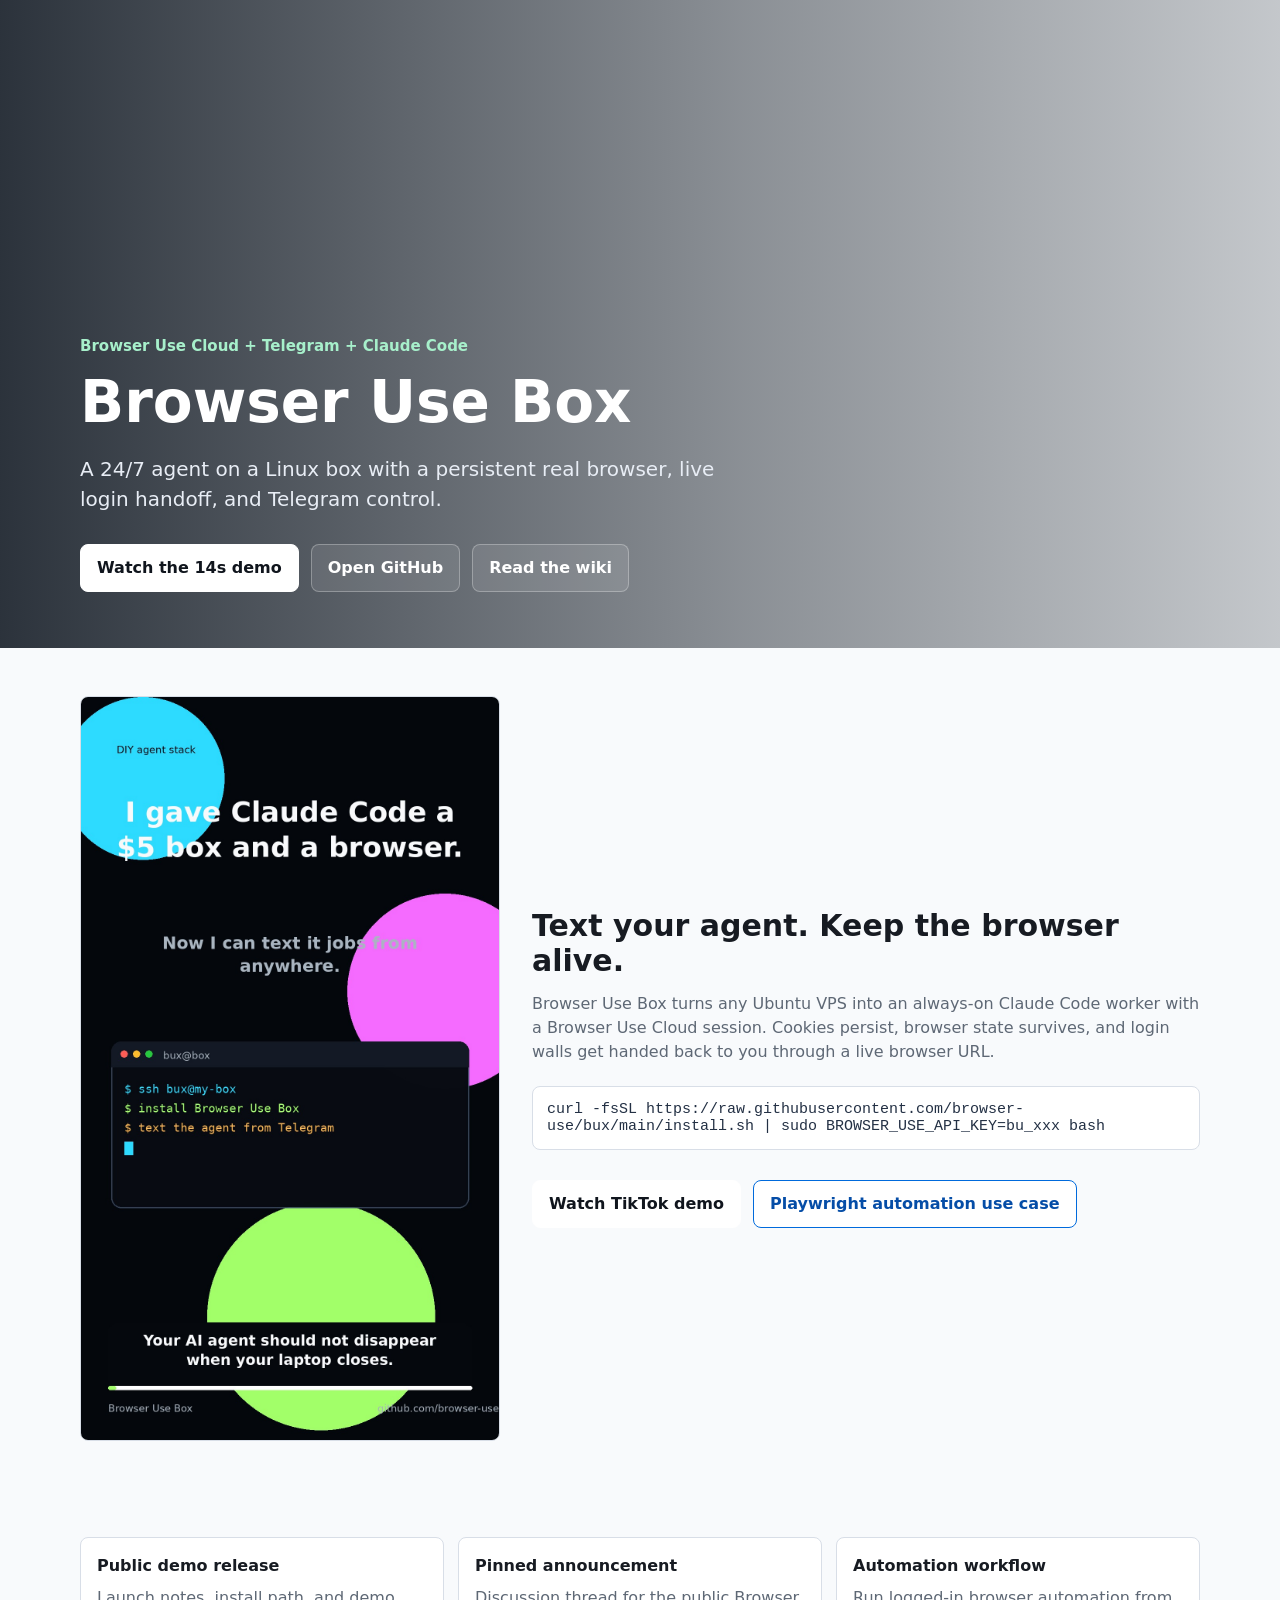
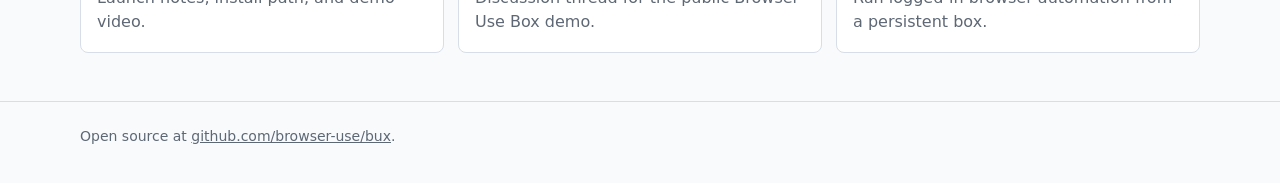
==== docs/index.html @ c3e13039 "Add Browser Use Box launch page" ====
<!doctype html>
<html lang="en">
  <head>
    <meta charset="utf-8">
    <meta name="viewport" content="width=device-width, initial-scale=1">
    <title>Browser Use Box</title>
    <meta
      name="description"
      content="Browser Use Box is a 24/7 Claude Code agent with Browser Use Cloud, Telegram control, and a persistent real browser."
    >
    <meta property="og:title" content="Browser Use Box">
    <meta
      property="og:description"
      content="A 24/7 Claude Code agent with Browser Use Cloud, Telegram control, and a persistent real browser."
    >
    <meta property="og:image" content="https://raw.githubusercontent.com/browser-use/bux/main/docs/tiktok-demo-thumbnail.jpg">
    <meta property="og:type" content="website">
    <style>
      :root {
        color-scheme: light;
        --ink: #171b22;
        --muted: #5e6875;
        --line: #d8dee7;
        --paper: #f8fafc;
        --panel: #ffffff;
        --accent: #006adc;
        --accent-strong: #054da7;
        --green: #16845b;
      }

      * {
        box-sizing: border-box;
      }

      body {
        margin: 0;
        color: var(--ink);
        background: var(--paper);
        font-family: Inter, ui-sans-serif, system-ui, -apple-system, BlinkMacSystemFont, "Segoe UI", sans-serif;
        line-height: 1.5;
      }

      a {
        color: inherit;
      }

      .hero {
        min-height: 72vh;
        display: flex;
        align-items: end;
        background:
          linear-gradient(90deg, rgba(10, 18, 28, .86), rgba(10, 18, 28, .46) 58%, rgba(10, 18, 28, .22)),
          url("hero.jpg") center / cover no-repeat;
        color: white;
      }

      .hero-inner,
      .section-inner {
        width: min(1120px, calc(100% - 40px));
        margin: 0 auto;
      }

      .hero-inner {
        padding: 72px 0 56px;
      }

      .eyebrow {
        margin: 0 0 14px;
        color: #a7f0cb;
        font-size: 15px;
        font-weight: 700;
      }

      h1 {
        max-width: 780px;
        margin: 0;
        font-size: 58px;
        line-height: 1.04;
        letter-spacing: 0;
      }

      .hero-copy {
        max-width: 660px;
        margin: 22px 0 0;
        color: #e8edf5;
        font-size: 20px;
      }

      .actions {
        display: flex;
        flex-wrap: wrap;
        gap: 12px;
        margin-top: 30px;
      }

      .button {
        min-height: 44px;
        display: inline-flex;
        align-items: center;
        justify-content: center;
        border: 1px solid rgba(255, 255, 255, .28);
        border-radius: 8px;
        padding: 11px 16px;
        text-decoration: none;
        font-weight: 700;
        background: rgba(255, 255, 255, .1);
      }

      .button.primary {
        border-color: white;
        background: white;
        color: #10151d;
      }

      main {
        background: var(--paper);
      }

      section {
        padding: 48px 0;
      }

      .demo {
        display: grid;
        grid-template-columns: minmax(260px, 420px) 1fr;
        gap: 32px;
        align-items: center;
      }

      .demo img {
        width: 100%;
        border: 1px solid var(--line);
        border-radius: 8px;
        display: block;
        background: var(--panel);
      }

      h2 {
        margin: 0 0 14px;
        font-size: 30px;
        line-height: 1.16;
        letter-spacing: 0;
      }

      p {
        margin: 0 0 18px;
        color: var(--muted);
      }

      .command {
        margin: 22px 0;
        overflow-x: auto;
        border: 1px solid var(--line);
        border-radius: 8px;
        background: var(--panel);
        padding: 14px;
        color: #233044;
        font: 15px ui-monospace, SFMono-Regular, Menlo, Consolas, monospace;
      }

      .link-grid {
        display: grid;
        grid-template-columns: repeat(3, minmax(0, 1fr));
        gap: 14px;
      }

      .link-tile {
        min-height: 116px;
        border: 1px solid var(--line);
        border-radius: 8px;
        background: var(--panel);
        padding: 16px;
        text-decoration: none;
      }

      .link-tile strong {
        display: block;
        margin-bottom: 8px;
      }

      .link-tile span {
        color: var(--muted);
      }

      footer {
        border-top: 1px solid var(--line);
        padding: 24px 0 36px;
        color: var(--muted);
        font-size: 14px;
      }

      @media (max-width: 760px) {
        .hero {
          min-height: 68vh;
          background:
            linear-gradient(180deg, rgba(10, 18, 28, .44), rgba(10, 18, 28, .9)),
            url("hero.jpg") center / cover no-repeat;
        }

        .hero-inner,
        .section-inner {
          width: min(100% - 28px, 1120px);
        }

        h1 {
          font-size: 40px;
        }

        .hero-copy {
          font-size: 18px;
        }

        .demo,
        .link-grid {
          grid-template-columns: 1fr;
        }
      }
    </style>
  </head>
  <body>
    <header class="hero">
      <div class="hero-inner">
        <p class="eyebrow">Browser Use Cloud + Telegram + Claude Code</p>
        <h1>Browser Use Box</h1>
        <p class="hero-copy">
          A 24/7 agent on a Linux box with a persistent real browser, live login handoff, and Telegram control.
        </p>
        <div class="actions" aria-label="Primary links">
          <a class="button primary" href="https://www.tiktok.com/@browser_use/video/7639824093721758989">Watch the 14s demo</a>
          <a class="button" href="https://github.com/browser-use/bux">Open GitHub</a>
          <a class="button" href="https://github.com/browser-use/bux/wiki">Read the wiki</a>
        </div>
      </div>
    </header>

    <main>
      <section>
        <div class="section-inner demo">
          <a href="https://www.tiktok.com/@browser_use/video/7639824093721758989" aria-label="Watch Browser Use Box on TikTok">
            <img src="tiktok-demo-thumbnail.jpg" alt="Browser Use Box TikTok demo thumbnail">
          </a>
          <div>
            <h2>Text your agent. Keep the browser alive.</h2>
            <p>
              Browser Use Box turns any Ubuntu VPS into an always-on Claude Code worker with a Browser Use Cloud session. Cookies persist, browser state survives, and login walls get handed back to you through a live browser URL.
            </p>
            <div class="command">curl -fsSL https://raw.githubusercontent.com/browser-use/bux/main/install.sh | sudo BROWSER_USE_API_KEY=bu_xxx bash</div>
            <div class="actions">
              <a class="button primary" href="https://www.tiktok.com/@browser_use/video/7639824093721758989">Watch TikTok demo</a>
              <a class="button" style="border-color: var(--accent); color: var(--accent-strong); background: white;" href="https://github.com/browser-use/bux/blob/main/docs/playwright-automation.md">Playwright automation use case</a>
            </div>
          </div>
        </div>
      </section>

      <section>
        <div class="section-inner link-grid">
          <a class="link-tile" href="https://github.com/browser-use/bux/releases/tag/box-demo-2026-05-14">
            <strong>Public demo release</strong>
            <span>Launch notes, install path, and demo video.</span>
          </a>
          <a class="link-tile" href="https://github.com/browser-use/bux/discussions/181">
            <strong>Pinned announcement</strong>
            <span>Discussion thread for the public Browser Use Box demo.</span>
          </a>
          <a class="link-tile" href="https://github.com/browser-use/bux/wiki/Playwright-automation">
            <strong>Automation workflow</strong>
            <span>Run logged-in browser automation from a persistent box.</span>
          </a>
        </div>
      </section>
    </main>

    <footer>
      <div class="section-inner">
        Open source at <a href="https://github.com/browser-use/bux">github.com/browser-use/bux</a>.
      </div>
    </footer>
  </body>
</html>
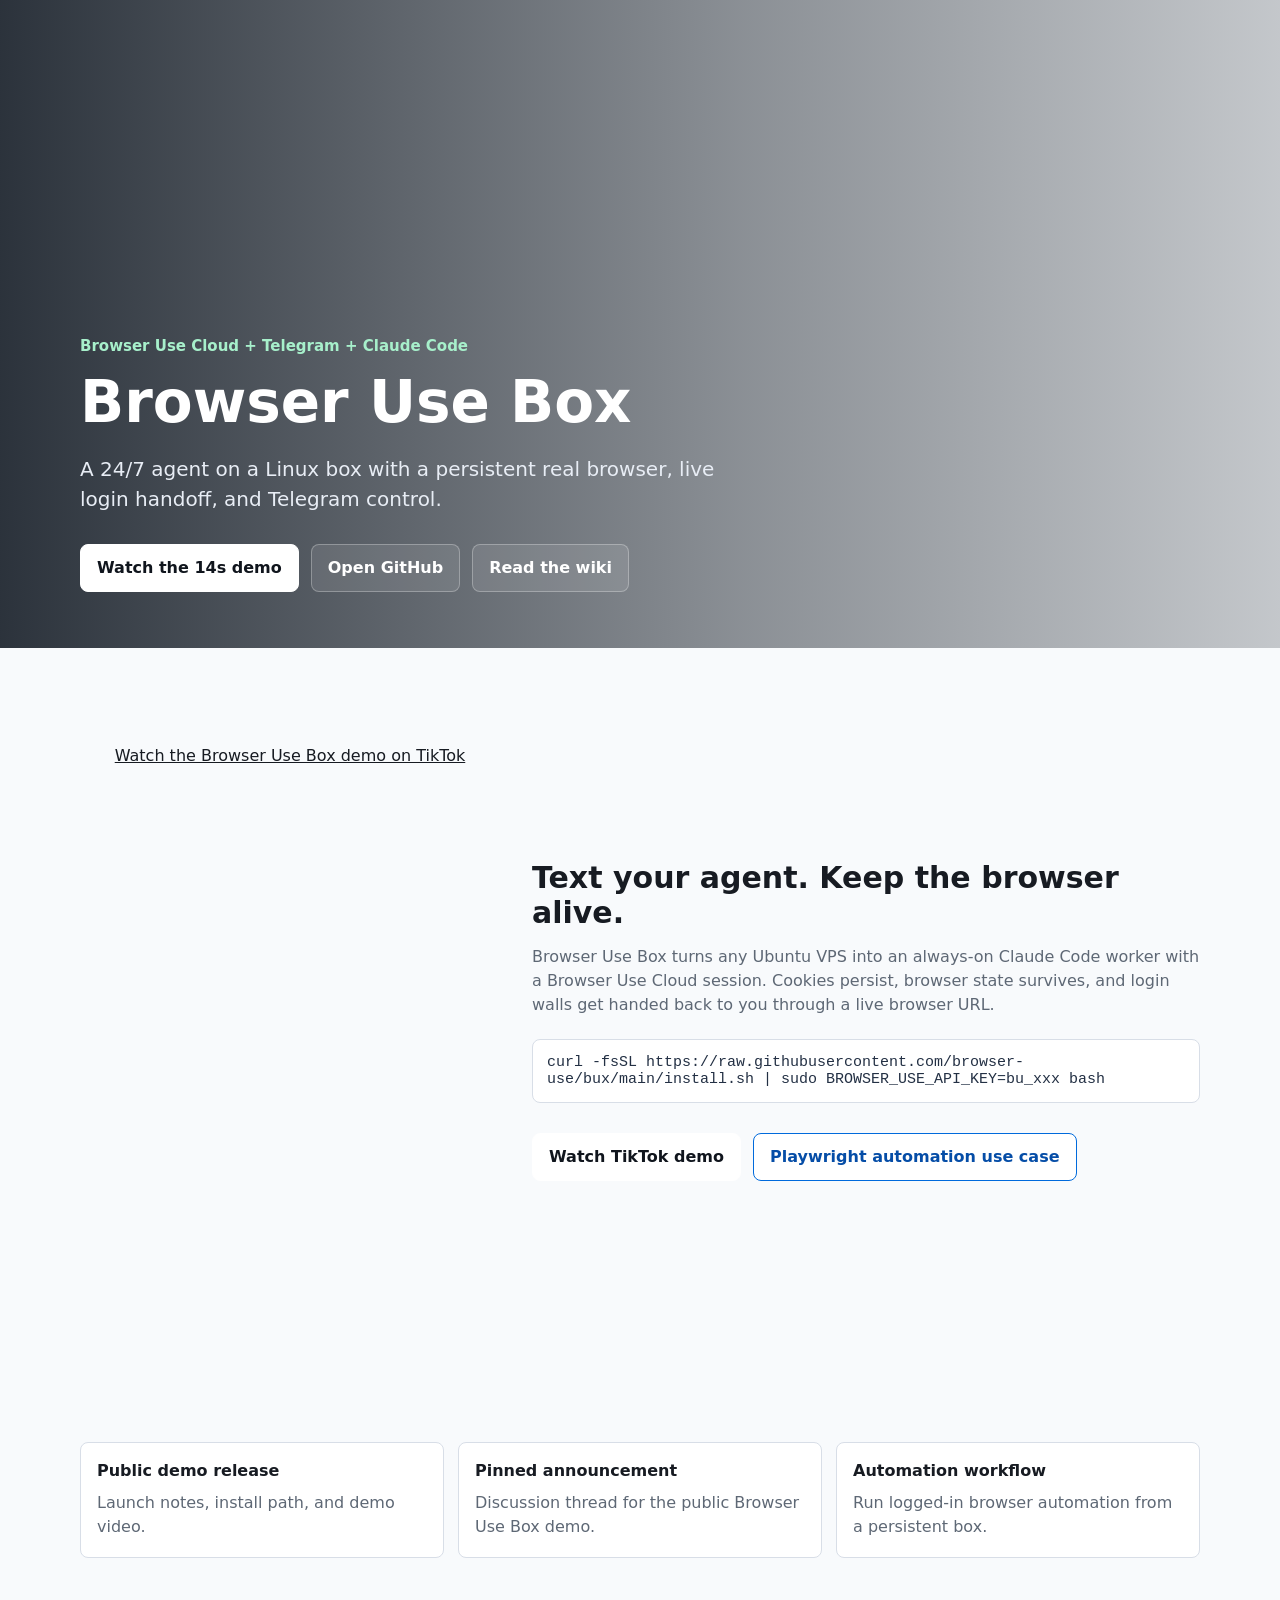
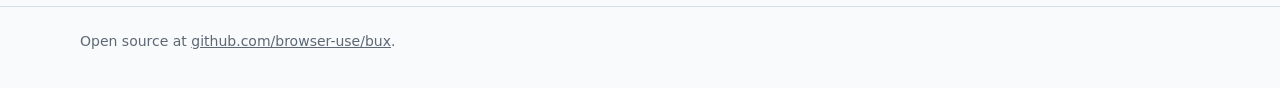
==== commit 7bd0f99a: "Embed TikTok demo on launch page (#190) * Embed TikTok demo on launch page  * Fix mini app lint" ====
--- a/docs/index.html
+++ b/docs/index.html
@@ -8,13 +8,51 @@
       name="description"
       content="Browser Use Box is a 24/7 Claude Code agent with Browser Use Cloud, Telegram control, and a persistent real browser."
     >
+    <link rel="canonical" href="https://browser-use.github.io/bux/">
     <meta property="og:title" content="Browser Use Box">
     <meta
       property="og:description"
       content="A 24/7 Claude Code agent with Browser Use Cloud, Telegram control, and a persistent real browser."
     >
+    <meta property="og:url" content="https://browser-use.github.io/bux/">
     <meta property="og:image" content="https://raw.githubusercontent.com/browser-use/bux/main/docs/tiktok-demo-thumbnail.jpg">
     <meta property="og:type" content="website">
+    <meta name="twitter:card" content="summary_large_image">
+    <meta name="twitter:title" content="Browser Use Box">
+    <meta
+      name="twitter:description"
+      content="A 24/7 Claude Code agent with Browser Use Cloud, Telegram control, and a persistent real browser."
+    >
+    <meta name="twitter:image" content="https://raw.githubusercontent.com/browser-use/bux/main/docs/tiktok-demo-thumbnail.jpg">
+    <script type="application/ld+json">
+      [
+        {
+          "@context": "https://schema.org",
+          "@type": "SoftwareApplication",
+          "name": "Browser Use Box",
+          "applicationCategory": "DeveloperApplication",
+          "operatingSystem": "Linux",
+          "description": "A 24/7 Claude Code agent with Browser Use Cloud, Telegram control, and a persistent real browser.",
+          "url": "https://browser-use.github.io/bux/",
+          "codeRepository": "https://github.com/browser-use/bux",
+          "image": "https://raw.githubusercontent.com/browser-use/bux/main/docs/tiktok-demo-thumbnail.jpg",
+          "sameAs": [
+            "https://www.tiktok.com/@browser_use/video/7639824093721758989",
+            "https://github.com/browser-use/bux"
+          ]
+        },
+        {
+          "@context": "https://schema.org",
+          "@type": "VideoObject",
+          "name": "Browser Use Box 14-second demo",
+          "description": "A short demo of Browser Use Box running an always-on Browser Use Cloud agent from Telegram.",
+          "thumbnailUrl": "https://raw.githubusercontent.com/browser-use/bux/main/docs/tiktok-demo-thumbnail.jpg",
+          "uploadDate": "2026-05-14",
+          "embedUrl": "https://www.tiktok.com/@browser_use/video/7639824093721758989",
+          "contentUrl": "https://www.tiktok.com/@browser_use/video/7639824093721758989"
+        }
+      ]
+    </script>
     <style>
       :root {
         color-scheme: light;
@@ -133,6 +171,22 @@
         border-radius: 8px;
         display: block;
         background: var(--panel);
+      }
+
+      .tiktok-player {
+        width: 100%;
+        min-height: 650px;
+        display: flex;
+        justify-content: center;
+        align-items: start;
+      }
+
+      .tiktok-embed {
+        margin: 0 !important;
+      }
+
+      .tiktok-fallback {
+        display: block;
       }
 
       h2 {
@@ -236,9 +290,30 @@
     <main>
       <section>
         <div class="section-inner demo">
-          <a href="https://www.tiktok.com/@browser_use/video/7639824093721758989" aria-label="Watch Browser Use Box on TikTok">
-            <img src="tiktok-demo-thumbnail.jpg" alt="Browser Use Box TikTok demo thumbnail">
-          </a>
+          <div class="tiktok-player">
+            <blockquote
+              class="tiktok-embed"
+              cite="https://www.tiktok.com/@browser_use/video/7639824093721758989"
+              data-video-id="7639824093721758989"
+              data-embed-from="oembed"
+              style="max-width: 420px; min-width: 325px;"
+            >
+              <section>
+                <a target="_blank" rel="noopener" href="https://www.tiktok.com/@browser_use/video/7639824093721758989">
+                  Watch the Browser Use Box demo on TikTok
+                </a>
+              </section>
+            </blockquote>
+            <noscript>
+              <a
+                class="tiktok-fallback"
+                href="https://www.tiktok.com/@browser_use/video/7639824093721758989"
+                aria-label="Watch Browser Use Box on TikTok"
+              >
+                <img src="tiktok-demo-thumbnail.jpg" alt="Browser Use Box TikTok demo thumbnail">
+              </a>
+            </noscript>
+          </div>
           <div>
             <h2>Text your agent. Keep the browser alive.</h2>
             <p>
@@ -276,5 +351,6 @@
         Open source at <a href="https://github.com/browser-use/bux">github.com/browser-use/bux</a>.
       </div>
     </footer>
+    <script async src="https://www.tiktok.com/embed.js"></script>
   </body>
 </html>
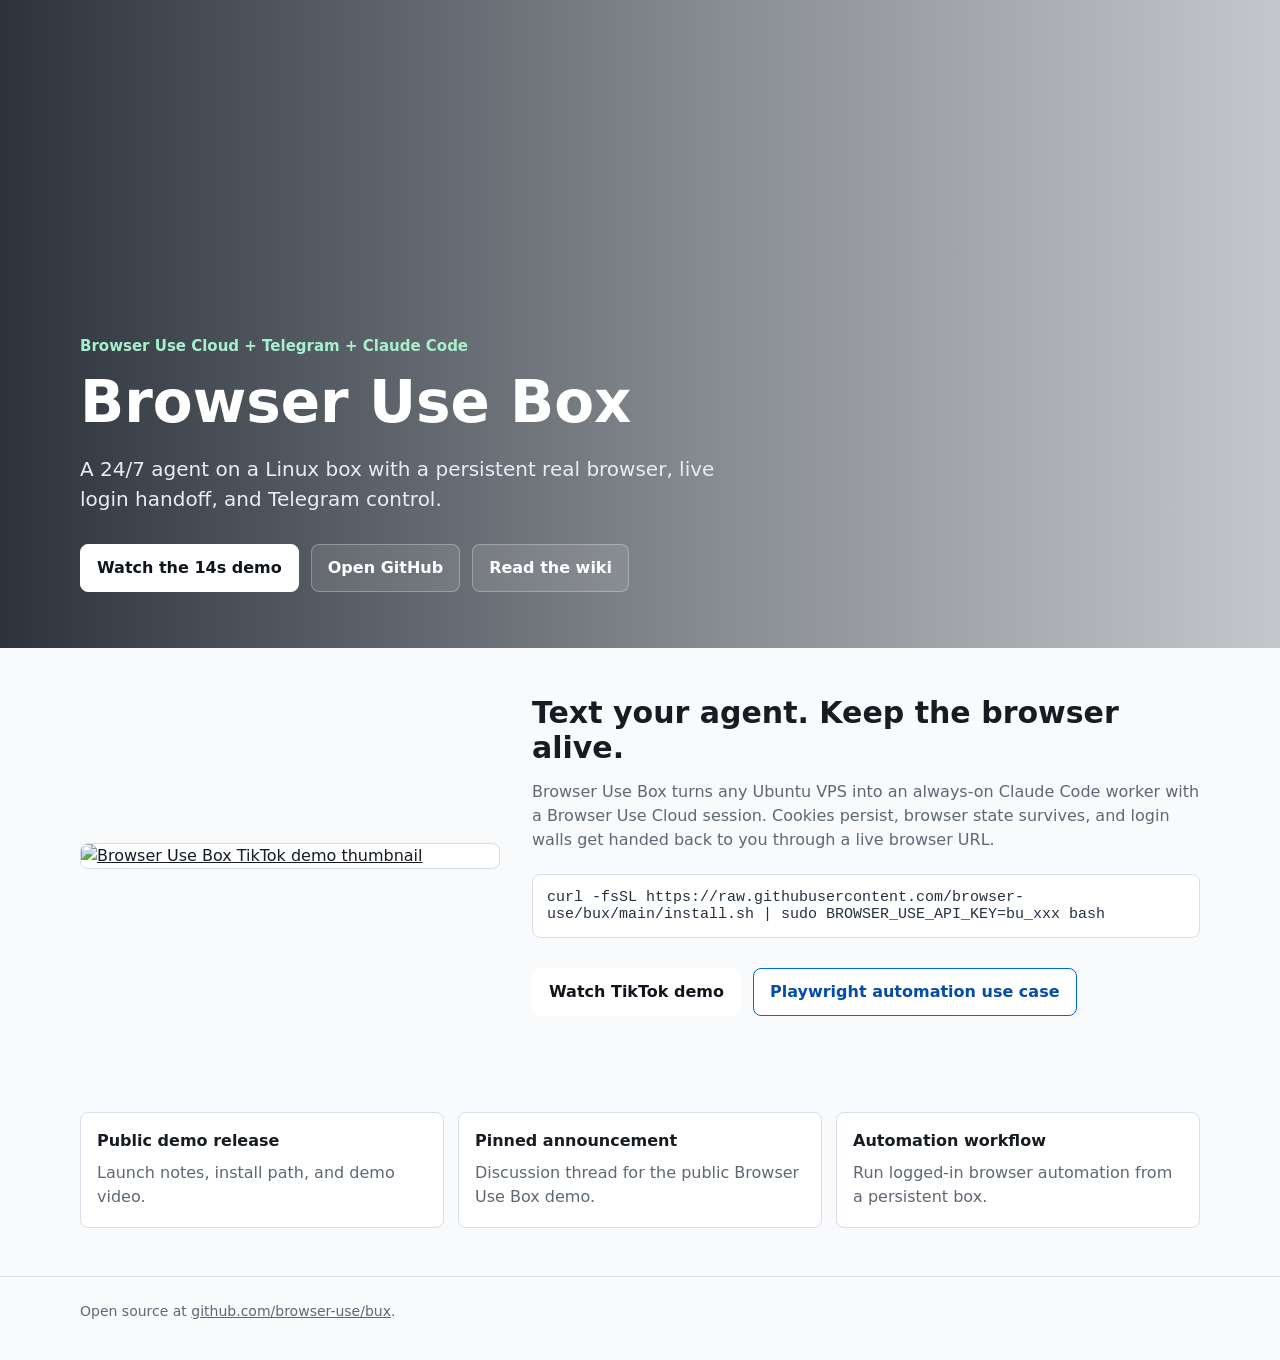
==== commit 612bf72c: "Revert "Embed TikTok demo on launch page (#190)" This reverts commit 7bd0f99a122bbb82b1bb7a948f6c849" ====
--- a/docs/index.html
+++ b/docs/index.html
@@ -9,6 +9,8 @@
       content="Browser Use Box is a 24/7 Claude Code agent with Browser Use Cloud, Telegram control, and a persistent real browser."
     >
     <link rel="canonical" href="https://browser-use.github.io/bux/">
+    <link rel="llms-txt" href="https://browser-use.github.io/bux/llms.txt">
+    <link rel="llms-full-txt" href="https://browser-use.github.io/bux/llms-full.txt">
     <meta property="og:title" content="Browser Use Box">
     <meta
       property="og:description"
@@ -25,33 +27,21 @@
     >
     <meta name="twitter:image" content="https://raw.githubusercontent.com/browser-use/bux/main/docs/tiktok-demo-thumbnail.jpg">
     <script type="application/ld+json">
-      [
-        {
-          "@context": "https://schema.org",
-          "@type": "SoftwareApplication",
-          "name": "Browser Use Box",
-          "applicationCategory": "DeveloperApplication",
-          "operatingSystem": "Linux",
-          "description": "A 24/7 Claude Code agent with Browser Use Cloud, Telegram control, and a persistent real browser.",
-          "url": "https://browser-use.github.io/bux/",
-          "codeRepository": "https://github.com/browser-use/bux",
-          "image": "https://raw.githubusercontent.com/browser-use/bux/main/docs/tiktok-demo-thumbnail.jpg",
-          "sameAs": [
-            "https://www.tiktok.com/@browser_use/video/7639824093721758989",
-            "https://github.com/browser-use/bux"
-          ]
-        },
-        {
-          "@context": "https://schema.org",
-          "@type": "VideoObject",
-          "name": "Browser Use Box 14-second demo",
-          "description": "A short demo of Browser Use Box running an always-on Browser Use Cloud agent from Telegram.",
-          "thumbnailUrl": "https://raw.githubusercontent.com/browser-use/bux/main/docs/tiktok-demo-thumbnail.jpg",
-          "uploadDate": "2026-05-14",
-          "embedUrl": "https://www.tiktok.com/@browser_use/video/7639824093721758989",
-          "contentUrl": "https://www.tiktok.com/@browser_use/video/7639824093721758989"
-        }
-      ]
+      {
+        "@context": "https://schema.org",
+        "@type": "SoftwareApplication",
+        "name": "Browser Use Box",
+        "applicationCategory": "DeveloperApplication",
+        "operatingSystem": "Linux",
+        "description": "A 24/7 Claude Code agent with Browser Use Cloud, Telegram control, and a persistent real browser.",
+        "url": "https://browser-use.github.io/bux/",
+        "codeRepository": "https://github.com/browser-use/bux",
+        "image": "https://raw.githubusercontent.com/browser-use/bux/main/docs/tiktok-demo-thumbnail.jpg",
+        "sameAs": [
+          "https://www.tiktok.com/@browser_use/video/7639824093721758989",
+          "https://github.com/browser-use/bux"
+        ]
+      }
     </script>
     <style>
       :root {
@@ -171,22 +161,6 @@
         border-radius: 8px;
         display: block;
         background: var(--panel);
-      }
-
-      .tiktok-player {
-        width: 100%;
-        min-height: 650px;
-        display: flex;
-        justify-content: center;
-        align-items: start;
-      }
-
-      .tiktok-embed {
-        margin: 0 !important;
-      }
-
-      .tiktok-fallback {
-        display: block;
       }
 
       h2 {
@@ -290,30 +264,9 @@
     <main>
       <section>
         <div class="section-inner demo">
-          <div class="tiktok-player">
-            <blockquote
-              class="tiktok-embed"
-              cite="https://www.tiktok.com/@browser_use/video/7639824093721758989"
-              data-video-id="7639824093721758989"
-              data-embed-from="oembed"
-              style="max-width: 420px; min-width: 325px;"
-            >
-              <section>
-                <a target="_blank" rel="noopener" href="https://www.tiktok.com/@browser_use/video/7639824093721758989">
-                  Watch the Browser Use Box demo on TikTok
-                </a>
-              </section>
-            </blockquote>
-            <noscript>
-              <a
-                class="tiktok-fallback"
-                href="https://www.tiktok.com/@browser_use/video/7639824093721758989"
-                aria-label="Watch Browser Use Box on TikTok"
-              >
-                <img src="tiktok-demo-thumbnail.jpg" alt="Browser Use Box TikTok demo thumbnail">
-              </a>
-            </noscript>
-          </div>
+          <a href="https://www.tiktok.com/@browser_use/video/7639824093721758989" aria-label="Watch Browser Use Box on TikTok">
+            <img src="tiktok-demo-thumbnail.jpg" alt="Browser Use Box TikTok demo thumbnail">
+          </a>
           <div>
             <h2>Text your agent. Keep the browser alive.</h2>
             <p>
@@ -351,6 +304,5 @@
         Open source at <a href="https://github.com/browser-use/bux">github.com/browser-use/bux</a>.
       </div>
     </footer>
-    <script async src="https://www.tiktok.com/embed.js"></script>
   </body>
 </html>
